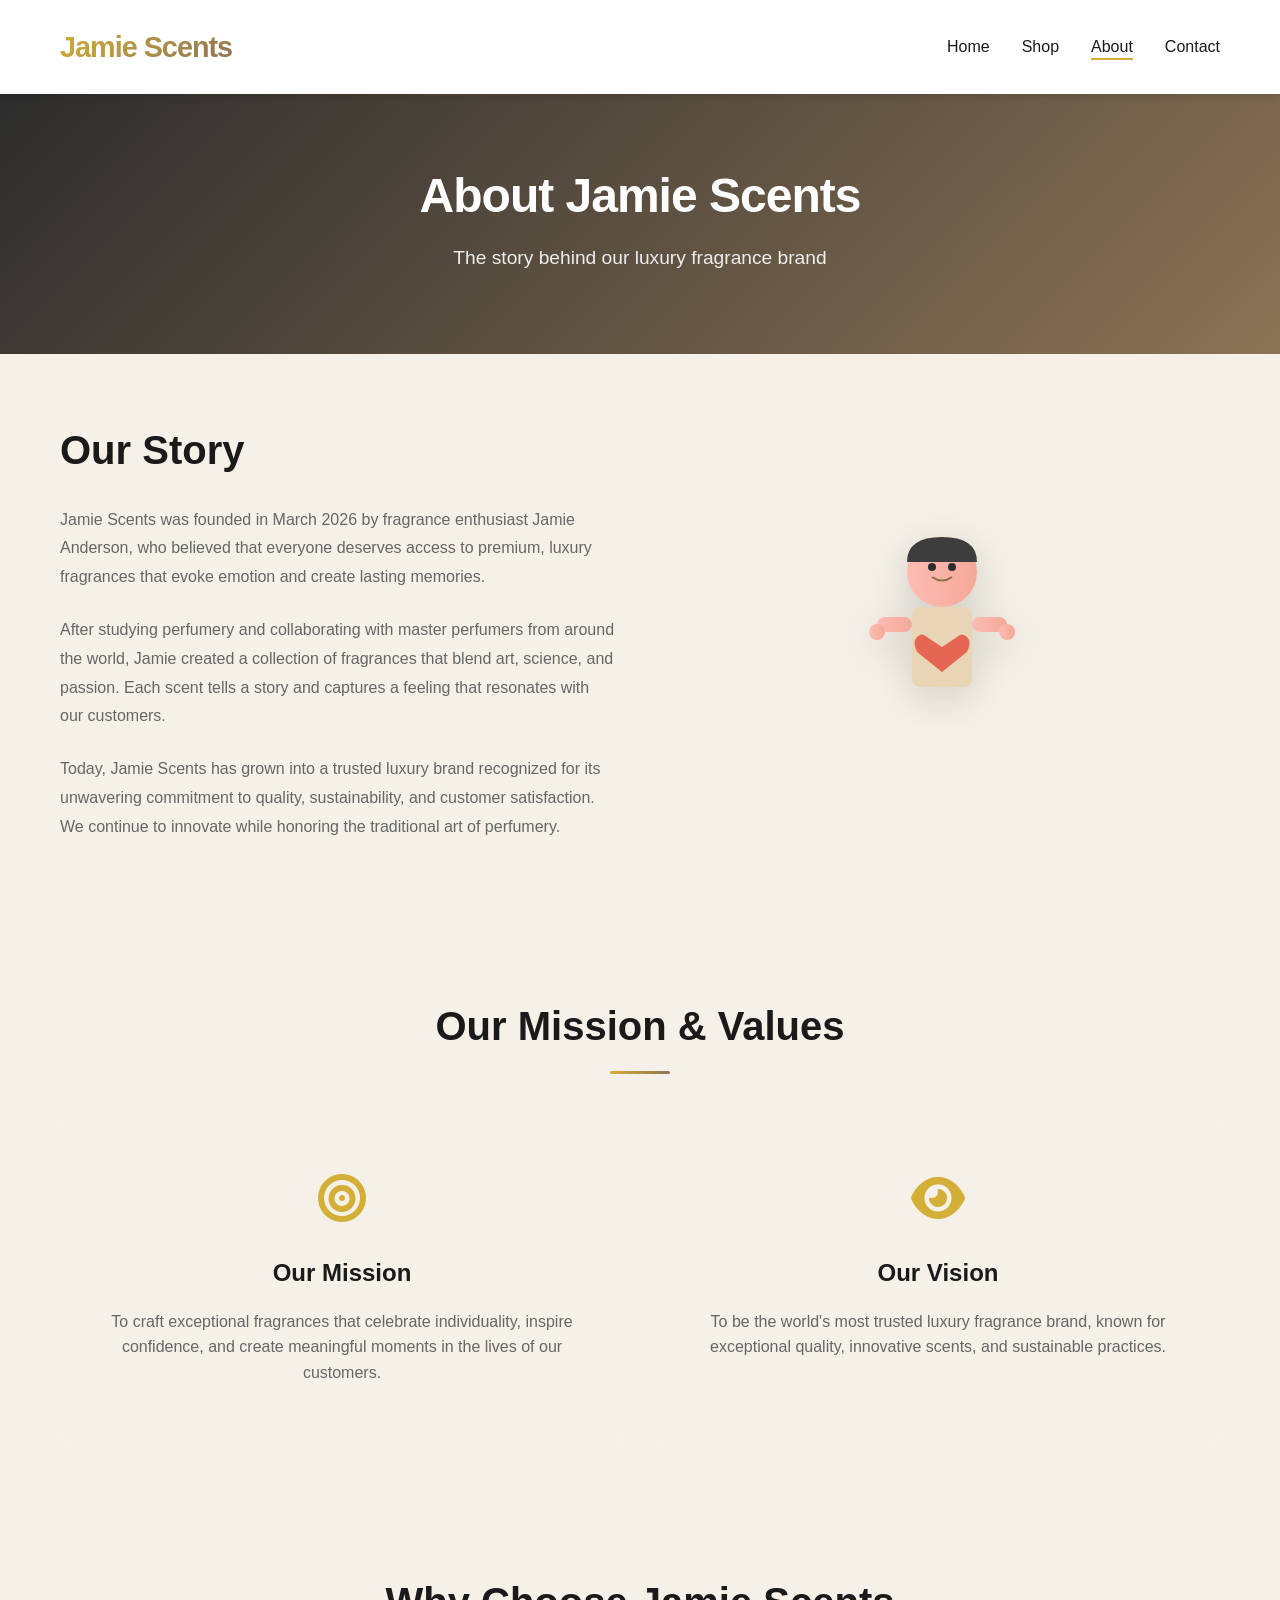
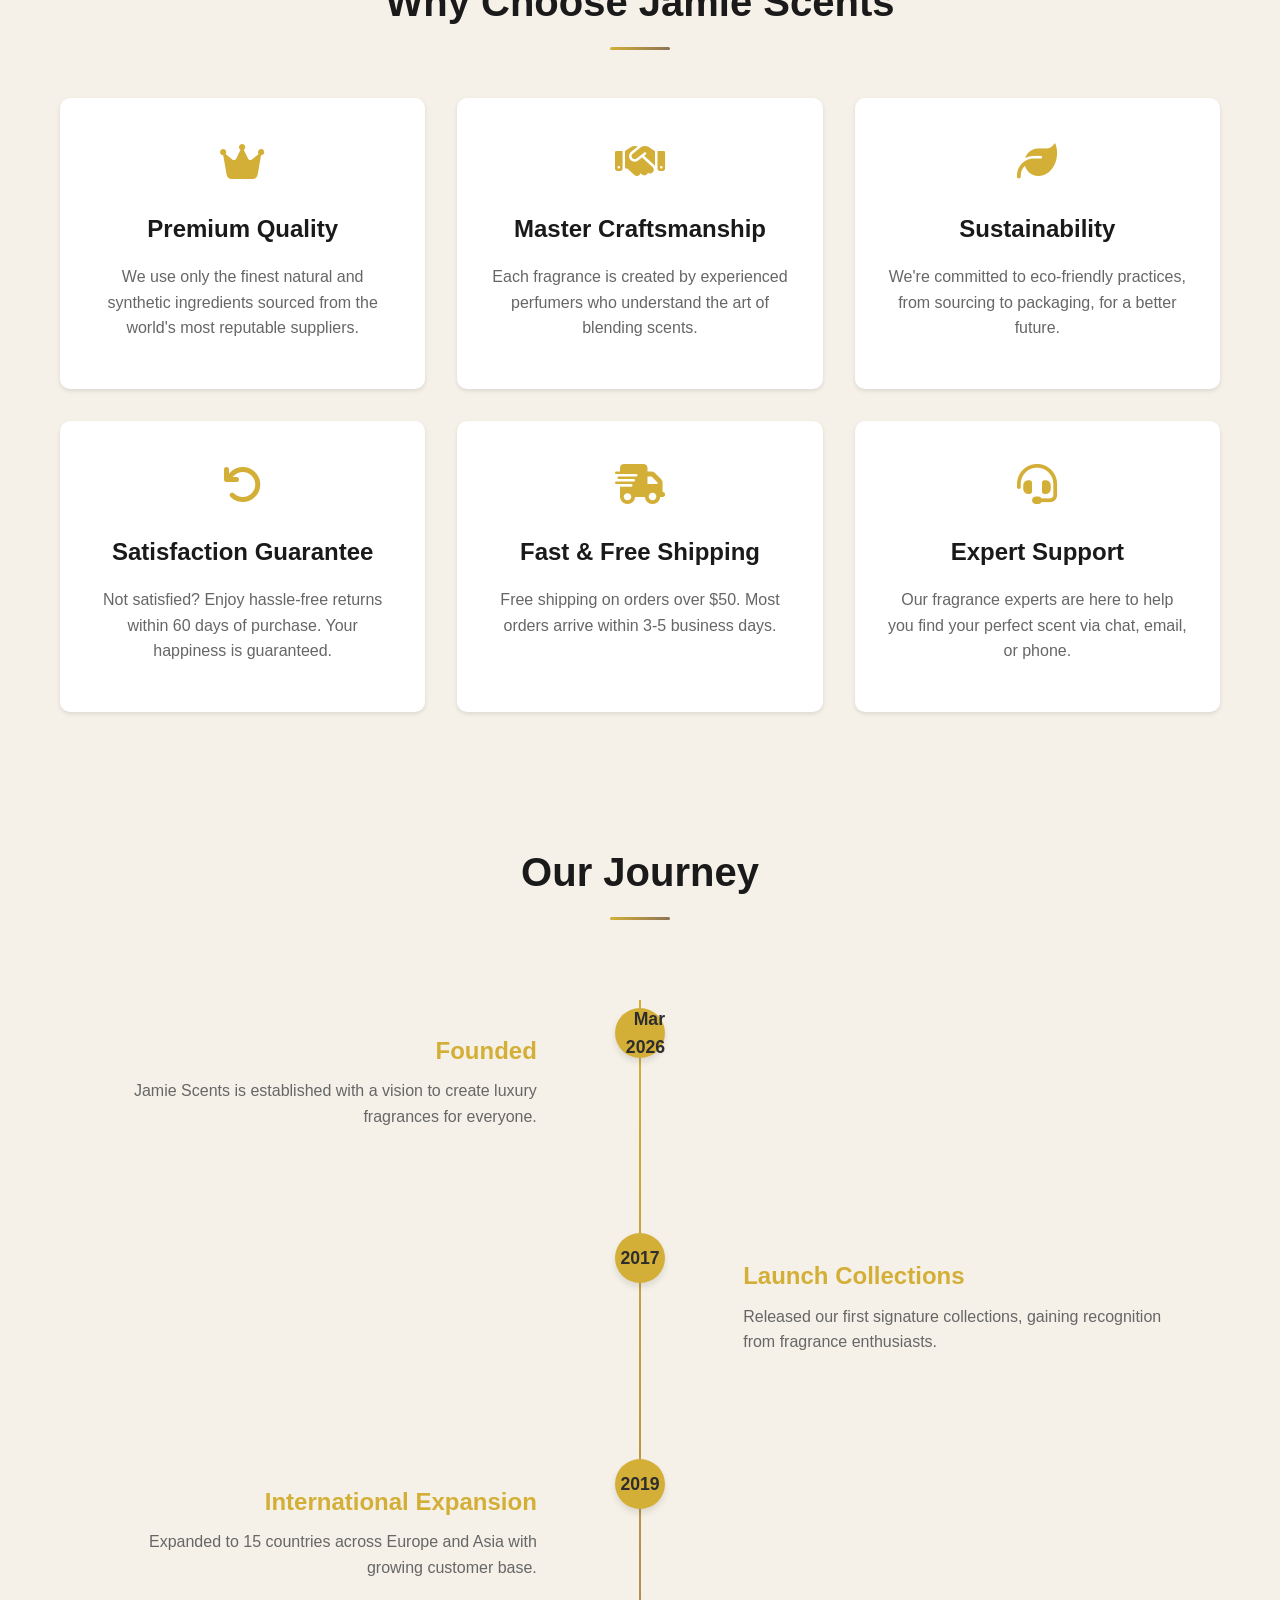
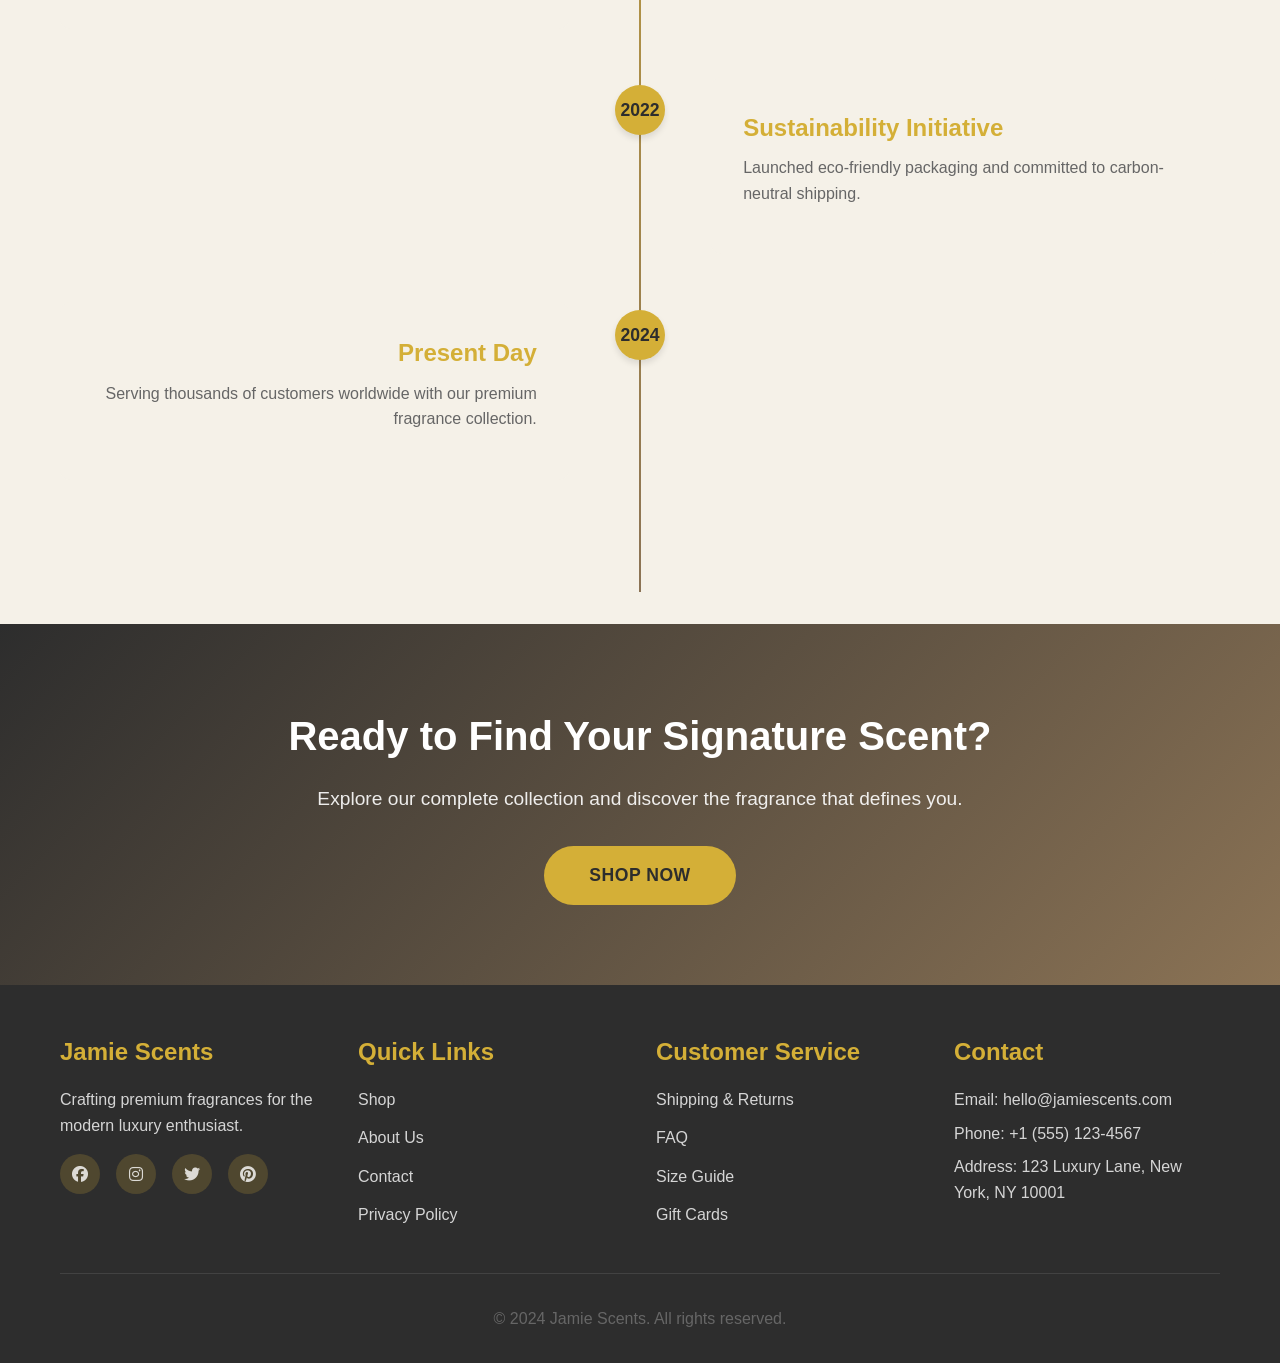
==== about.html @ d5c5e5a4 "first commit" ====
<!DOCTYPE html>
<html lang="en">
<head>
    <meta charset="UTF-8">
    <meta name="viewport" content="width=device-width, initial-scale=1.0">
    <meta name="description" content="Learn about Jamie Scents - our mission, story, and commitment to luxury fragrances.">
    <title>About Us - Jamie Scents</title>
    <link rel="stylesheet" href="css/styles.css">
    <link rel="stylesheet" href="https://cdnjs.cloudflare.com/ajax/libs/font-awesome/6.4.0/css/all.min.css">
</head>
<body>
    <!-- Navigation -->
    <nav class="navbar">
        <div class="container navbar-container">
            <div class="logo">
                <h1>Jamie Scents</h1>
            </div>
            <button class="hamburger" id="hamburger">
                <span></span>
                <span></span>
                <span></span>
            </button>
            <ul class="nav-menu" id="navMenu">
                <li><a href="index.html" class="nav-link">Home</a></li>
                <li><a href="shop.html" class="nav-link">Shop</a></li>
                <li><a href="about.html" class="nav-link active">About</a></li>
                <li><a href="contact.html" class="nav-link">Contact</a></li>
            </ul>
        </div>
    </nav>

    <!-- Page Header -->
    <section class="page-header">
        <div class="container">
            <h1>About Jamie Scents</h1>
            <p>The story behind our luxury fragrance brand</p>
        </div>
    </section>

    <!-- Brand Story -->
    <section class="about-story">
        <div class="container">
            <div class="story-content">
                <div class="story-text">
                    <h2>Our Story</h2>
                    <p>
                        Jamie Scents was founded in March 2026 by fragrance enthusiast Jamie Anderson, who believed that everyone deserves 
                        access to premium, luxury fragrances that evoke emotion and create lasting memories.
                    </p>
                    <p>
                        After studying perfumery and collaborating with master perfumers from around the world, 
                        Jamie created a collection of fragrances that blend art, science, and passion. Each scent tells a story and captures 
                        a feeling that resonates with our customers.
                    </p>
                    <p>
                        Today, Jamie Scents has grown into a trusted luxury brand recognized for its unwavering commitment to quality, 
                        sustainability, and customer satisfaction. We continue to innovate while honoring the traditional art of perfumery.
                    </p>
                </div>
                <div class="story-image">
                    <svg viewBox="0 0 300 300" xmlns="http://www.w3.org/2000/svg" class="founder-illustration">
                        <defs>
                            <linearGradient id="skinTone" x1="0%" y1="0%" x2="100%">
                                <stop offset="0%" style="stop-color:#fdbcb4;stop-opacity:1" />
                                <stop offset="100%" style="stop-color:#f5a898;stop-opacity:1" />
                            </linearGradient>
                        </defs>
                        <!-- Head -->
                        <circle cx="150" cy="80" r="35" fill="url(#skinTone)"/>
                        <!-- Hair -->
                        <path d="M 115 70 Q 115 45 150 45 Q 185 45 185 70" fill="#3d3d3d"/>
                        <!-- Eyes -->
                        <circle cx="140" cy="75" r="4" fill="#2d2d2d"/>
                        <circle cx="160" cy="75" r="4" fill="#2d2d2d"/>
                        <!-- Smile -->
                        <path d="M 140 85 Q 150 92 160 85" stroke="#8b6f47" stroke-width="2" fill="none"/>
                        <!-- Body -->
                        <rect x="120" y="115" width="60" height="80" fill="#e8d5b5" rx="8"/>
                        <!-- Arms -->
                        <rect x="85" y="125" width="35" height="15" fill="url(#skinTone)" rx="8"/>
                        <rect x="180" y="125" width="35" height="15" fill="url(#skinTone)" rx="8"/>
                        <!-- Hands -->
                        <circle cx="85" cy="140" r="8" fill="url(#skinTone)"/>
                        <circle cx="215" cy="140" r="8" fill="url(#skinTone)"/>
                        <!-- Heart -->
                        <path d="M 150 155 L 165 145 Q 170 140 175 145 Q 180 150 175 160 L 150 180 L 125 160 Q 120 150 125 145 Q 130 140 135 145 Z" 
                              fill="#e74c3c" opacity="0.8"/>
                    </svg>
                </div>
            </div>
        </div>
    </section>

    <!-- Mission & Vision -->
    <section class="mission">
        <div class="container">
            <h2 class="section-title">Our Mission & Values</h2>
            <div class="mission-grid">
                <div class="mission-card">
                    <div class="mission-icon">
                        <i class="fas fa-bullseye"></i>
                    </div>
                    <h3>Our Mission</h3>
                    <p>
                        To craft exceptional fragrances that celebrate individuality, inspire confidence, and create meaningful 
                        moments in the lives of our customers.
                    </p>
                </div>
                <div class="mission-card">
                    <div class="mission-icon">
                        <i class="fas fa-eye"></i>
                    </div>
                    <h3>Our Vision</h3>
                    <p>
                        To be the world's most trusted luxury fragrance brand, known for exceptional quality, innovative scents, 
                        and sustainable practices.
                    </p>
                </div>
            </div>
        </div>
    </section>

    <!-- Why Choose Us -->
    <section class="why-choose">
        <div class="container">
            <h2 class="section-title">Why Choose Jamie Scents</h2>
            <div class="reasons-grid">
                <div class="reason-card">
                    <div class="reason-icon">
                        <i class="fas fa-crown"></i>
                    </div>
                    <h3>Premium Quality</h3>
                    <p>
                        We use only the finest natural and synthetic ingredients sourced from 
                        the world's most reputable suppliers.
                    </p>
                </div>

                <div class="reason-card">
                    <div class="reason-icon">
                        <i class="fas fa-handshake"></i>
                    </div>
                    <h3>Master Craftsmanship</h3>
                    <p>
                        Each fragrance is created by experienced perfumers who understand 
                        the art of blending scents.
                    </p>
                </div>

                <div class="reason-card">
                    <div class="reason-icon">
                        <i class="fas fa-leaf"></i>
                    </div>
                    <h3>Sustainability</h3>
                    <p>
                        We're committed to eco-friendly practices, from sourcing to packaging, 
                        for a better future.
                    </p>
                </div>

                <div class="reason-card">
                    <div class="reason-icon">
                        <i class="fas fa-undo"></i>
                    </div>
                    <h3>Satisfaction Guarantee</h3>
                    <p>
                        Not satisfied? Enjoy hassle-free returns within 60 days of purchase. 
                        Your happiness is guaranteed.
                    </p>
                </div>

                <div class="reason-card">
                    <div class="reason-icon">
                        <i class="fas fa-shipping-fast"></i>
                    </div>
                    <h3>Fast & Free Shipping</h3>
                    <p>
                        Free shipping on orders over $50. Most orders arrive within 3-5 
                        business days.
                    </p>
                </div>

                <div class="reason-card">
                    <div class="reason-icon">
                        <i class="fas fa-headset"></i>
                    </div>
                    <h3>Expert Support</h3>
                    <p>
                        Our fragrance experts are here to help you find your perfect scent 
                        via chat, email, or phone.
                    </p>
                </div>
            </div>
        </div>
    </section>

    <!-- Timeline -->
    <section class="timeline-section">
        <div class="container">
            <h2 class="section-title">Our Journey</h2>
            <div class="timeline">
                <div class="timeline-item">
                    <div class="timeline-marker">Mar 2026</div>
                    <div class="timeline-content">
                        <h3>Founded</h3>
                        <p>Jamie Scents is established with a vision to create luxury fragrances for everyone.</p>
                    </div>
                </div>

                <div class="timeline-item">
                    <div class="timeline-marker">2017</div>
                    <div class="timeline-content">
                        <h3>Launch Collections</h3>
                        <p>Released our first signature collections, gaining recognition from fragrance enthusiasts.</p>
                    </div>
                </div>

                <div class="timeline-item">
                    <div class="timeline-marker">2019</div>
                    <div class="timeline-content">
                        <h3>International Expansion</h3>
                        <p>Expanded to 15 countries across Europe and Asia with growing customer base.</p>
                    </div>
                </div>

                <div class="timeline-item">
                    <div class="timeline-marker">2022</div>
                    <div class="timeline-content">
                        <h3>Sustainability Initiative</h3>
                        <p>Launched eco-friendly packaging and committed to carbon-neutral shipping.</p>
                    </div>
                </div>

                <div class="timeline-item">
                    <div class="timeline-marker">2024</div>
                    <div class="timeline-content">
                        <h3>Present Day</h3>
                        <p>Serving thousands of customers worldwide with our premium fragrance collection.</p>
                    </div>
                </div>
            </div>
        </div>
    </section>

    <!-- Call to Action -->
    <section class="cta-section">
        <div class="container">
            <h2>Ready to Find Your Signature Scent?</h2>
            <p>Explore our complete collection and discover the fragrance that defines you.</p>
            <a href="shop.html" class="btn btn-primary btn-lg">Shop Now</a>
        </div>
    </section>

    <!-- Footer -->
    <footer class="footer">
        <div class="container">
            <div class="footer-content">
                <div class="footer-section">
                    <h3>Jamie Scents</h3>
                    <p>Crafting premium fragrances for the modern luxury enthusiast.</p>
                    <div class="social-links">
                        <a href="#" class="social-link"><i class="fab fa-facebook"></i></a>
                        <a href="#" class="social-link"><i class="fab fa-instagram"></i></a>
                        <a href="#" class="social-link"><i class="fab fa-twitter"></i></a>
                        <a href="#" class="social-link"><i class="fab fa-pinterest"></i></a>
                    </div>
                </div>

                <div class="footer-section">
                    <h3>Quick Links</h3>
                    <ul>
                        <li><a href="shop.html">Shop</a></li>
                        <li><a href="about.html">About Us</a></li>
                        <li><a href="contact.html">Contact</a></li>
                        <li><a href="#">Privacy Policy</a></li>
                    </ul>
                </div>

                <div class="footer-section">
                    <h3>Customer Service</h3>
                    <ul>
                        <li><a href="#">Shipping & Returns</a></li>
                        <li><a href="#">FAQ</a></li>
                        <li><a href="#">Size Guide</a></li>
                        <li><a href="#">Gift Cards</a></li>
                    </ul>
                </div>

                <div class="footer-section">
                    <h3>Contact</h3>
                    <p>Email: hello@jamiescents.com</p>
                    <p>Phone: +1 (555) 123-4567</p>
                    <p>Address: 123 Luxury Lane, New York, NY 10001</p>
                </div>
            </div>

            <div class="footer-bottom">
                <p>&copy; 2024 Jamie Scents. All rights reserved.</p>
            </div>
        </div>
    </footer>

    <script src="js/main.js"></script>
</body>
</html>
---- css/styles.css ----
/* ============================================
   GLOBAL STYLES & VARIABLES
   ============================================ */

:root {
    --primary-color: #d4af37;
    --secondary-color: #2d2d2d;
    --accent-color: #8b7355;
    --light-bg: #f5f1e8;
    --white: #ffffff;
    --text-dark: #1a1a1a;
    --text-light: #666666;
    --border-color: #e0e0e0;
    --shadow-sm: 0 2px 4px rgba(0, 0, 0, 0.1);
    --shadow-md: 0 4px 6px rgba(0, 0, 0, 0.1);
    --shadow-lg: 0 10px 25px rgba(0, 0, 0, 0.15);
    --transition: all 0.3s ease;
}

* {
    margin: 0;
    padding: 0;
    box-sizing: border-box;
}

html {
    scroll-behavior: smooth;
}

body {
    font-family: 'Segoe UI', Tahoma, Geneva, Verdana, sans-serif;
    background-color: var(--light-bg);
    color: var(--text-dark);
    line-height: 1.6;
    overflow-x: hidden;
}

.container {
    max-width: 1200px;
    margin: 0 auto;
    padding: 0 20px;
}

/* ============================================
   TYPOGRAPHY
   ============================================ */

h1, h2, h3, h4, h5, h6 {
    font-weight: 600;
    margin-bottom: 1rem;
    color: var(--text-dark);
}

h1 {
    font-size: 3.5rem;
    letter-spacing: -1px;
}

h2 {
    font-size: 2.5rem;
}

h3 {
    font-size: 1.5rem;
}

p {
    color: var(--text-light);
    margin-bottom: 1rem;
}

a {
    color: var(--primary-color);
    text-decoration: none;
    transition: var(--transition);
}

a:hover {
    color: var(--accent-color);
}

/* ============================================
   BUTTONS
   ============================================ */

.btn {
    display: inline-block;
    padding: 12px 30px;
    border: none;
    border-radius: 50px;
    cursor: pointer;
    font-weight: 600;
    text-transform: uppercase;
    letter-spacing: 0.5px;
    font-size: 0.9rem;
    transition: var(--transition);
    text-decoration: none;
    font-family: inherit;
}

.btn-primary {
    background-color: var(--primary-color);
    color: var(--secondary-color);
}

.btn-primary:hover {
    background-color: var(--accent-color);
    transform: translateY(-2px);
    box-shadow: var(--shadow-lg);
}

.btn-secondary {
    background-color: var(--secondary-color);
    color: var(--white);
    border: 2px solid var(--secondary-color);
}

.btn-secondary:hover {
    background-color: var(--accent-color);
    border-color: var(--accent-color);
    transform: translateY(-2px);
}

.btn-lg {
    padding: 15px 45px;
    font-size: 1.1rem;
}

.btn-sm {
    padding: 8px 20px;
    font-size: 0.85rem;
}

.btn-block {
    width: 100%;
    display: block;
}

/* ============================================
   NAVIGATION BAR
   ============================================ */

.navbar {
    background-color: var(--white);
    box-shadow: var(--shadow-md);
    position: sticky;
    top: 0;
    z-index: 1000;
    transition: var(--transition);
}

.navbar-container {
    display: flex;
    justify-content: space-between;
    align-items: center;
    padding: 1.5rem 20px;
}

.logo h1 {
    font-size: 1.8rem;
    margin: 0;
    background: linear-gradient(135deg, var(--primary-color), var(--accent-color));
    -webkit-background-clip: text;
    -webkit-text-fill-color: transparent;
    background-clip: text;
}

.nav-menu {
    display: flex;
    list-style: none;
    gap: 2rem;
    align-items: center;
}

.nav-link {
    position: relative;
    font-weight: 500;
    color: var(--text-dark);
}

.nav-link::after {
    content: '';
    position: absolute;
    bottom: -5px;
    left: 0;
    width: 0;
    height: 2px;
    background-color: var(--primary-color);
    transition: width 0.3s ease;
}

.nav-link:hover::after,
.nav-link.active::after {
    width: 100%;
}

.hamburger {
    display: none;
    background: none;
    border: none;
    cursor: pointer;
    flex-direction: column;
    gap: 5px;
}

.hamburger span {
    width: 25px;
    height: 3px;
    background-color: var(--text-dark);
    border-radius: 2px;
    transition: var(--transition);
}

.hamburger.active span:nth-child(1) {
    transform: rotate(45deg) translateY(10px);
}

.hamburger.active span:nth-child(2) {
    opacity: 0;
}

.hamburger.active span:nth-child(3) {
    transform: rotate(-45deg) translateY(-10px);
}

/* ============================================
   HERO SECTION
   ============================================ */

.hero {
    display: grid;
    grid-template-columns: minmax(420px, 1fr) minmax(360px, 1fr);
    align-items: center;
    gap: 3.5rem;
    padding: 7rem 0 5rem;
    background: linear-gradient(145deg, rgba(245, 241, 232, 1) 0%, rgba(255, 255, 255, 1) 100%);
    min-height: 680px;
    max-width: 1280px;
    margin: 0 auto;
    position: relative;
}

.hero::before {
    content: '';
    position: absolute;
    right: 8%;
    top: 24%;
    width: 360px;
    height: 360px;
    border-radius: 50%;
    background: rgba(212, 175, 55, 0.08);
    filter: blur(25px);
    z-index: 1;
}

.hero-content,
.hero-image {
    position: relative;
    z-index: 2;
}

.hero-content {
    animation: fadeInLeft 0.8s ease-out;
    max-width: 520px;
}

.hero-title {
    font-size: clamp(2.8rem, 4vw, 3.8rem);
    line-height: 1.02;
    margin-bottom: 1.4rem;
    color: var(--text-dark);
    letter-spacing: -0.04em;
}

.hero-subtitle {
    font-size: clamp(1rem, 1.2vw, 1.25rem);
    color: var(--text-light);
    margin-bottom: 2rem;
    max-width: 520px;
}

.hero-content .btn {
    margin-top: 0.5rem;
}

.hero-image {
    display: flex;
    justify-content: flex-end;
    align-items: center;
    animation: fadeInRight 0.8s ease-out;
}

.perfume-bottle {
    width: clamp(260px, 30vw, 360px);
    height: auto;
    filter: drop-shadow(0 24px 42px rgba(0, 0, 0, 0.18));
    animation: float 3.2s ease-in-out infinite;
}

@keyframes float {
    0%, 100% { transform: translateY(0px); }
    50% { transform: translateY(-20px); }
}

@keyframes fadeInLeft {
    from {
        opacity: 0;
        transform: translateX(-50px);
    }
    to {
        opacity: 1;
        transform: translateX(0);
    }
}

@keyframes fadeInRight {
    from {
        opacity: 0;
        transform: translateX(50px);
    }
    to {
        opacity: 1;
        transform: translateX(0);
    }
}

/* ============================================
   SECTIONS
   ============================================ */

section {
    padding: 4rem 0;
}

.section-title {
    text-align: center;
    font-size: 2.5rem;
    margin-bottom: 3rem;
    position: relative;
    padding-bottom: 1rem;
}

.section-title::after {
    content: '';
    position: absolute;
    bottom: 0;
    left: 50%;
    transform: translateX(-50%);
    width: 60px;
    height: 3px;
    background: linear-gradient(90deg, var(--primary-color), var(--accent-color));
    border-radius: 2px;
}

/* ============================================
   VALUES SECTION
   ============================================ */

.values {
    background-color: var(--light-bg);
}

.values-grid {
    display: grid;
    grid-template-columns: repeat(auto-fit, minmax(250px, 1fr));
    gap: 2rem;
}

.value-card {
    background: var(--white);
    padding: 2rem;
    border-radius: 10px;
    text-align: center;
    transition: var(--transition);
    box-shadow: var(--shadow-sm);
}

.value-card:hover {
    transform: translateY(-10px);
    box-shadow: var(--shadow-lg);
}

.value-icon {
    font-size: 3rem;
    color: var(--primary-color);
    margin-bottom: 1rem;
}

.value-card h3 {
    margin-bottom: 1rem;
}

.value-card p {
    color: var(--text-light);
}

/* ============================================
   PRODUCTS GRID
   ============================================ */

.products-grid {
    display: grid;
    grid-template-columns: repeat(auto-fill, minmax(250px, 1fr));
    gap: 2rem;
}

.product-card {
    background: var(--white);
    border-radius: 10px;
    overflow: hidden;
    transition: var(--transition);
    box-shadow: var(--shadow-sm);
}

.product-card:hover {
    transform: translateY(-8px);
    box-shadow: var(--shadow-lg);
}

.product-image {
    background: linear-gradient(135deg, var(--light-bg), var(--white));
    height: 250px;
    display: flex;
    align-items: center;
    justify-content: center;
    overflow: hidden;
}

.product-image svg {
    width: 100%;
    height: 100%;
    object-fit: contain;
    transition: var(--transition);
}

.product-card:hover .product-image svg {
    transform: scale(1.1);
}

.product-card h3 {
    padding: 1.5rem 1rem 0;
    font-size: 1.2rem;
}

.product-desc {
    padding: 0 1rem;
    font-size: 0.9rem;
    color: var(--text-light);
}

.price {
    padding: 0 1rem;
    font-size: 1.5rem;
    font-weight: 700;
    color: var(--primary-color);
}

.product-card .btn {
    margin: 1rem;
    width: calc(100% - 2rem);
}

/* ============================================
   TESTIMONIALS
   ============================================ */

.testimonials {
    background-color: var(--light-bg);
}

.testimonials-grid {
    display: grid;
    grid-template-columns: repeat(auto-fit, minmax(300px, 1fr));
    gap: 2rem;
}

.testimonial-card {
    background: var(--white);
    padding: 2rem;
    border-radius: 10px;
    box-shadow: var(--shadow-sm);
    transition: var(--transition);
    border-left: 4px solid var(--primary-color);
}

.testimonial-card:hover {
    box-shadow: var(--shadow-lg);
}

.stars {
    color: var(--primary-color);
    font-size: 1rem;
    margin-bottom: 1rem;
}

.testimonial-text {
    font-style: italic;
    margin-bottom: 1rem;
    color: var(--text-dark);
}

.testimonial-author {
    font-weight: 600;
    color: var(--accent-color);
}

/* ============================================
   NEWSLETTER SECTION
   ============================================ */

.newsletter {
    background: linear-gradient(135deg, var(--secondary-color) 0%, var(--accent-color) 100%);
    color: var(--white);
}

.newsletter-content {
    text-align: center;
    padding: 3rem;
}

.newsletter-content h2 {
    color: var(--white);
}

.newsletter-content p {
    color: rgba(255, 255, 255, 0.9);
}

.newsletter-form {
    display: flex;
    gap: 1rem;
    max-width: 500px;
    margin: 2rem auto;
}

.newsletter-form input {
    flex: 1;
    padding: 12px 20px;
    border: none;
    border-radius: 50px;
    font-size: 1rem;
}

.newsletter-form .btn {
    flex: 0 0 auto;
}

.form-message {
    margin-top: 1rem;
    font-weight: 600;
}

/* ============================================
   PAGE HEADER
   ============================================ */

.page-header {
    background: linear-gradient(135deg, var(--secondary-color) 0%, var(--accent-color) 100%);
    color: var(--white);
    padding: 4rem 0;
    text-align: center;
}

.page-header h1 {
    color: var(--white);
    font-size: 3rem;
    margin-bottom: 0.5rem;
}

.page-header p {
    color: rgba(255, 255, 255, 0.9);
    font-size: 1.2rem;
}

/* ============================================
   SHOP SECTION
   ============================================ */

.shop {
    padding: 3rem 0;
}

.shop-container {
    display: grid;
    grid-template-columns: 250px 1fr;
    gap: 3rem;
}

.shop-sidebar {
    background: var(--light-bg);
    padding: 2rem;
    border-radius: 10px;
    height: fit-content;
}

.filter-group {
    margin-bottom: 2rem;
}

.filter-title {
    font-size: 1.1rem;
    margin-bottom: 1rem;
    color: var(--text-dark);
}

.filter-options {
    display: flex;
    flex-direction: column;
    gap: 0.8rem;
}

.filter-label {
    display: flex;
    align-items: center;
    cursor: pointer;
    color: var(--text-light);
    transition: var(--transition);
}

.filter-label input {
    margin-right: 0.5rem;
    cursor: pointer;
}

.filter-label:hover {
    color: var(--text-dark);
}

.price-range {
    margin-top: 1rem;
}

.slider {
    width: 100%;
    height: 5px;
    border-radius: 5px;
    background: var(--border-color);
    outline: none;
    -webkit-appearance: none;
}

.slider::-webkit-slider-thumb {
    -webkit-appearance: none;
    appearance: none;
    width: 20px;
    height: 20px;
    border-radius: 50%;
    background: var(--primary-color);
    cursor: pointer;
    transition: var(--transition);
}

.slider::-webkit-slider-thumb:hover {
    background: var(--accent-color);
    box-shadow: 0 0 10px rgba(212, 175, 55, 0.5);
}

.slider::-moz-range-thumb {
    width: 20px;
    height: 20px;
    border-radius: 50%;
    background: var(--primary-color);
    cursor: pointer;
    border: none;
    transition: var(--transition);
}

.slider::-moz-range-thumb:hover {
    background: var(--accent-color);
}

.shop-controls {
    display: flex;
    justify-content: space-between;
    align-items: center;
    margin-bottom: 2rem;
    flex-wrap: wrap;
    gap: 1rem;
}

.product-count {
    color: var(--text-light);
}

.sort-select {
    padding: 10px 15px;
    border: 1px solid var(--border-color);
    border-radius: 5px;
    background-color: var(--white);
    cursor: pointer;
    transition: var(--transition);
}

.sort-select:hover {
    border-color: var(--primary-color);
}

/* ============================================
   MODAL
   ============================================ */

.modal {
    display: none;
    position: fixed;
    z-index: 2000;
    left: 0;
    top: 0;
    width: 100%;
    height: 100%;
    background-color: rgba(0, 0, 0, 0.6);
    animation: fadeIn 0.3s ease-out;
}

.modal.show {
    display: flex;
    align-items: center;
    justify-content: center;
}

.modal-content {
    background-color: var(--white);
    padding: 2rem;
    border-radius: 15px;
    width: 90%;
    max-width: 800px;
    position: relative;
    box-shadow: var(--shadow-lg);
    animation: slideIn 0.3s ease-out;
}

@keyframes slideIn {
    from {
        transform: translateY(-50px);
        opacity: 0;
    }
    to {
        transform: translateY(0);
        opacity: 1;
    }
}

@keyframes fadeIn {
    from {
        opacity: 0;
    }
    to {
        opacity: 1;
    }
}

.modal-close {
    position: absolute;
    top: 15px;
    right: 20px;
    font-size: 2rem;
    background: none;
    border: none;
    cursor: pointer;
    color: var(--text-light);
    transition: var(--transition);
}

.modal-close:hover {
    color: var(--text-dark);
}

.modal-body {
    display: grid;
    grid-template-columns: 1fr 1fr;
    gap: 2rem;
    align-items: start;
}

.modal-image {
    background: var(--light-bg);
    border-radius: 10px;
    padding: 2rem;
    display: flex;
    align-items: center;
    justify-content: center;
    min-height: 300px;
}

.modal-image svg {
    width: 100%;
    height: auto;
    max-height: 300px;
}

.modal-info h2 {
    margin-bottom: 1rem;
}

.product-category {
    display: inline-block;
    background: var(--light-bg);
    padding: 0.5rem 1rem;
    border-radius: 20px;
    font-size: 0.85rem;
    font-weight: 600;
    margin-bottom: 1rem;
}

.product-details {
    background: var(--light-bg);
    padding: 1rem;
    border-radius: 8px;
    margin: 1rem 0;
}

.product-details p {
    margin-bottom: 0.5rem;
}

.quantity-selector {
    display: flex;
    align-items: center;
    gap: 0.5rem;
    margin-bottom: 1rem;
    border: 1px solid var(--border-color);
    width: fit-content;
    border-radius: 5px;
}

.qty-btn {
    background: none;
    border: none;
    padding: 8px 12px;
    font-size: 1.2rem;
    cursor: pointer;
    color: var(--text-dark);
    transition: var(--transition);
}

.qty-btn:hover {
    color: var(--primary-color);
}

#qtyInput {
    border: none;
    width: 50px;
    text-align: center;
    font-weight: 600;
}

.modal-actions {
    display: flex;
    flex-direction: column;
    gap: 1rem;
}

/* ============================================
   ABOUT PAGE
   ============================================ */

.about-story {
    padding: 4rem 0;
}

.story-content {
    display: grid;
    grid-template-columns: 1fr 1fr;
    gap: 3rem;
    align-items: center;
}

.story-text h2 {
    margin-bottom: 1.5rem;
}

.story-text p {
    margin-bottom: 1.5rem;
    line-height: 1.8;
}

.story-image {
    display: flex;
    justify-content: center;
}

.founder-illustration {
    width: 100%;
    max-width: 300px;
    filter: drop-shadow(0 10px 20px rgba(0, 0, 0, 0.15));
}

.mission-grid {
    display: grid;
    grid-template-columns: 1fr 1fr;
    gap: 2rem;
}

.mission-card {
    background: var(--light-bg);
    padding: 2.5rem;
    border-radius: 10px;
    text-align: center;
    transition: var(--transition);
}

.mission-card:hover {
    transform: translateY(-5px);
    background: var(--white);
    box-shadow: var(--shadow-md);
}

.mission-icon {
    font-size: 3rem;
    color: var(--primary-color);
    margin-bottom: 1rem;
}

.why-choose {
    background-color: var(--light-bg);
}

.reasons-grid {
    display: grid;
    grid-template-columns: repeat(auto-fit, minmax(300px, 1fr));
    gap: 2rem;
}

.reason-card {
    background: var(--white);
    padding: 2rem;
    border-radius: 10px;
    text-align: center;
    transition: var(--transition);
    box-shadow: var(--shadow-sm);
}

.reason-card:hover {
    transform: translateY(-8px);
    box-shadow: var(--shadow-lg);
}

.reason-icon {
    font-size: 2.5rem;
    color: var(--primary-color);
    margin-bottom: 1rem;
}

/* ============================================
   TIMELINE
   ============================================ */

.timeline-section {
    padding: 4rem 0;
}

.timeline {
    position: relative;
    padding: 2rem 0;
}

.timeline::before {
    content: '';
    position: absolute;
    left: 50%;
    transform: translateX(-50%);
    width: 2px;
    height: 100%;
    background: linear-gradient(180deg, var(--primary-color), var(--accent-color));
}

.timeline-item {
    margin-bottom: 3rem;
    width: 48%;
}

.timeline-item:nth-child(odd) {
    margin-left: 0;
    text-align: right;
    padding-right: 3rem;
}

.timeline-item:nth-child(even) {
    margin-left: 52%;
    text-align: left;
    padding-left: 3rem;
}

.timeline-marker {
    position: absolute;
    left: 50%;
    transform: translateX(-50%);
    background: var(--primary-color);
    color: var(--secondary-color);
    width: 50px;
    height: 50px;
    border-radius: 50%;
    display: flex;
    align-items: center;
    justify-content: center;
    font-weight: 700;
    font-size: 1.1rem;
    margin-top: 0.5rem;
    box-shadow: var(--shadow-md);
}

.timeline-content {
    background: var(--light-bg);
    padding: 2rem;
    border-radius: 10px;
    transition: var(--transition);
}

.timeline-content:hover {
    box-shadow: var(--shadow-md);
    background: var(--white);
}

.timeline-content h3 {
    color: var(--primary-color);
    margin-bottom: 0.5rem;
}

/* ============================================
   CONTACT PAGE
   ============================================ */

.contact-section {
    padding: 3rem 0;
}

.contact-wrapper {
    display: grid;
    grid-template-columns: 1fr 1fr;
    gap: 3rem;
}

.contact-info {
    display: flex;
    flex-direction: column;
    gap: 1.5rem;
}

.info-card {
    background: var(--light-bg);
    padding: 2rem;
    border-radius: 10px;
    transition: var(--transition);
}

.info-card:hover {
    transform: translateX(10px);
    box-shadow: var(--shadow-md);
}

.info-icon {
    font-size: 2rem;
    color: var(--primary-color);
    margin-bottom: 1rem;
}

.info-card h3 {
    margin-bottom: 0.5rem;
}

.info-card p {
    margin-bottom: 0.3rem;
    font-size: 0.95rem;
}

.social-section {
    background: var(--white);
    padding: 2rem;
    border-radius: 10px;
    border: 2px solid var(--border-color);
}

.social-section h3 {
    margin-bottom: 1.5rem;
}

.social-links-large {
    display: flex;
    flex-direction: column;
    gap: 1rem;
}

.social-link-lg {
    display: flex;
    align-items: center;
    gap: 1rem;
    padding: 0.8rem 1rem;
    background: var(--light-bg);
    border-radius: 8px;
    transition: var(--transition);
    color: var(--text-dark);
}

.social-link-lg:hover {
    background: var(--primary-color);
    color: var(--secondary-color);
    transform: translateX(5px);
}

.social-link-lg i {
    font-size: 1.3rem;
}

/* ============================================
   CONTACT FORM
   ============================================ */

.contact-form-wrapper h2 {
    margin-bottom: 2rem;
}

.contact-form {
    display: flex;
    flex-direction: column;
    gap: 1.5rem;
}

.form-group {
    display: flex;
    flex-direction: column;
}

.form-group label {
    font-weight: 600;
    margin-bottom: 0.5rem;
    color: var(--text-dark);
}

.form-group input,
.form-group select,
.form-group textarea {
    padding: 12px 15px;
    border: 1px solid var(--border-color);
    border-radius: 8px;
    font-family: inherit;
    font-size: 1rem;
    transition: var(--transition);
}

.form-group input:focus,
.form-group select:focus,
.form-group textarea:focus {
    outline: none;
    border-color: var(--primary-color);
    box-shadow: 0 0 0 3px rgba(212, 175, 55, 0.1);
}

.form-group.checkbox {
    flex-direction: row;
    align-items: center;
    gap: 0.8rem;
}

.form-group.checkbox input {
    width: auto;
    height: 18px;
    width: 18px;
}

.form-group.checkbox label {
    margin-bottom: 0;
}

.error-message {
    color: #e74c3c;
    font-size: 0.85rem;
    margin-top: 0.3rem;
    display: none;
}

.error-message.show {
    display: block;
}

/* ============================================
   MAP SECTION
   ============================================ */

.map-section {
    background: var(--light-bg);
    padding: 4rem 0;
}

.map-section .section-title {
    margin-bottom: 2rem;
}

.map-container {
    border-radius: 15px;
    overflow: hidden;
    box-shadow: var(--shadow-lg);
    height: 500px;
}

/* ============================================
   FAQ SECTION
   ============================================ */

.faq-section {
    padding: 4rem 0;
}

.faq-grid {
    display: grid;
    grid-template-columns: repeat(auto-fit, minmax(400px, 1fr));
    gap: 1.5rem;
}

.faq-item {
    border: 1px solid var(--border-color);
    border-radius: 10px;
    overflow: hidden;
    transition: var(--transition);
}

.faq-item:hover {
    box-shadow: var(--shadow-md);
    border-color: var(--primary-color);
}

.faq-question {
    display: flex;
    justify-content: space-between;
    align-items: center;
    padding: 1.5rem;
    background: var(--light-bg);
    cursor: pointer;
    user-select: none;
    transition: var(--transition);
}

.faq-question:hover {
    background: var(--white);
}

.faq-question h3 {
    margin: 0;
    font-size: 1.1rem;
}

.faq-toggle {
    display: flex;
    align-items: center;
    justify-content: center;
    width: 30px;
    height: 30px;
    border-radius: 50%;
    background: var(--white);
    color: var(--primary-color);
    transition: var(--transition);
}

.faq-question:hover .faq-toggle {
    background: var(--primary-color);
    color: var(--secondary-color);
    transform: rotate(180deg);
}

.faq-answer {
    padding: 1.5rem;
    background: var(--white);
    color: var(--text-light);
}

.faq-answer.show {
    display: block;
}

/* ============================================
   CTA SECTION
   ============================================ */

.cta-section {
    background: linear-gradient(135deg, var(--secondary-color) 0%, var(--accent-color) 100%);
    color: var(--white);
    text-align: center;
    padding: 5rem 0;
}

.cta-section h2 {
    color: var(--white);
    font-size: 2.5rem;
    margin-bottom: 1rem;
}

.cta-section p {
    color: rgba(255, 255, 255, 0.9);
    font-size: 1.2rem;
    margin-bottom: 2rem;
}

/* ============================================
   FOOTER
   ============================================ */

.footer {
    background-color: var(--secondary-color);
    color: var(--white);
    padding: 3rem 0 1rem;
}

.footer-content {
    display: grid;
    grid-template-columns: repeat(auto-fit, minmax(250px, 1fr));
    gap: 2rem;
    margin-bottom: 2rem;
}

.footer-section h3 {
    color: var(--primary-color);
    margin-bottom: 1rem;
}

.footer-section p {
    color: rgba(255, 255, 255, 0.8);
    margin-bottom: 0.5rem;
}

.footer-section ul {
    list-style: none;
}

.footer-section ul li {
    margin-bottom: 0.8rem;
}

.footer-section a {
    color: rgba(255, 255, 255, 0.8);
    transition: var(--transition);
}

.footer-section a:hover {
    color: var(--primary-color);
}

.social-links {
    display: flex;
    gap: 1rem;
    margin-top: 1rem;
}

.social-link {
    display: inline-flex;
    align-items: center;
    justify-content: center;
    width: 40px;
    height: 40px;
    background: rgba(212, 175, 55, 0.2);
    border-radius: 50%;
    color: var(--primary-color);
    transition: var(--transition);
}

.social-link:hover {
    background: var(--primary-color);
    color: var(--secondary-color);
    transform: translateY(-3px);
}

.footer-bottom {
    text-align: center;
    padding-top: 2rem;
    border-top: 1px solid rgba(255, 255, 255, 0.1);
    color: rgba(255, 255, 255, 0.7);
}

/* ============================================
   RESPONSIVE DESIGN
   ============================================ */

@media (max-width: 768px) {
    h1 {
        font-size: 2.5rem;
    }

    h2 {
        font-size: 1.8rem;
    }

    .hamburger {
        display: flex;
    }

    .nav-menu {
        position: absolute;
        top: 70px;
        left: -100%;
        flex-direction: column;
        background-color: var(--white);
        width: 100%;
        text-align: center;
        transition: 0.3s;
        padding: 2rem 0;
        gap: 0;
        box-shadow: var(--shadow-md);
        list-style: none;
    }

    .nav-menu.active {
        left: 0;
    }

    .nav-menu li {
        padding: 1rem 0;
        border-bottom: 1px solid var(--border-color);
    }

    .hero {
        grid-template-columns: 1fr;
        padding: 5rem 0 3rem;
        gap: 2rem;
        min-height: auto;
        margin: 0 20px;
    }

    .hero-title {
        font-size: 2.4rem;
        margin-bottom: 1rem;
    }

    .hero-subtitle {
        font-size: 1rem;
        margin-bottom: 1.5rem;
    }

    .hero-content {
        text-align: center;
        max-width: 100%;
        margin: 0 auto;
    }

    .hero-image {
        order: -1;
        justify-content: center;
    }

    .perfume-bottle {
        width: 240px;
        height: auto;
    }

    .values-grid,
    .testimonials-grid,
    .mission-grid,
    .reasons-grid,
    .faq-grid {
        grid-template-columns: 1fr;
    }

    .shop-container {
        grid-template-columns: 1fr;
    }

    .shop-sidebar {
        order: 2;
    }

    .shop-main {
        order: 1;
    }

    .modal-body {
        grid-template-columns: 1fr;
    }

    .story-content {
        grid-template-columns: 1fr;
    }

    .timeline::before {
        left: 10px;
    }

    .timeline-item {
        width: 100%;
        padding-left: 60px;
    }

    .timeline-item:nth-child(odd) {
        width: 100%;
        text-align: left;
        padding-right: 0;
        padding-left: 60px;
    }

    .timeline-marker {
        left: 10px;
        transform: translateX(-50%);
    }

    .contact-wrapper {
        grid-template-columns: 1fr;
    }

    .newsletter-form {
        flex-direction: column;
    }

    .newsletter-form .btn {
        flex: 1;
    }

    .map-container {
        height: 350px;
    }

    section {
        padding: 2rem 0;
    }

    .footer-content {
        grid-template-columns: 1fr;
        text-align: center;
    }

    .social-links {
        justify-content: center;
    }
}

@media (max-width: 480px) {
    h1 {
        font-size: 1.8rem;
    }

    h2 {
        font-size: 1.4rem;
    }

    h3 {
        font-size: 1.2rem;
    }

    .container {
        padding: 0 15px;
    }

    .btn {
        padding: 10px 20px;
        font-size: 0.85rem;
    }

    .btn-lg {
        padding: 12px 30px;
        font-size: 1rem;
    }

    .hero {
        padding: 2rem 0;
    }

    .hero-title {
        font-size: 1.5rem;
    }

    .hero-subtitle {
        font-size: 1rem;
    }

    .perfume-bottle {
        width: 150px;
        height: 250px;
    }

    .section-title {
        font-size: 1.8rem;
    }

    .products-grid {
        grid-template-columns: 1fr;
    }

    .shop-controls {
        flex-direction: column;
        align-items: stretch;
    }

    .sort-select {
        width: 100%;
    }

    .modal-content {
        width: 95%;
        padding: 1.5rem;
    }

    .modal-body {
        gap: 1rem;
    }

    .modal-image {
        min-height: 200px;
    }

    .faq-grid {
        grid-template-columns: 1fr;
    }

    .page-header h1 {
        font-size: 1.8rem;
    }

    .page-header p {
        font-size: 1rem;
    }

    .newsletter-content {
        padding: 2rem 1rem;
    }

    .newsletter-form {
        gap: 0.5rem;
    }

    .newsletter-form input {
        padding: 10px 15px;
        font-size: 0.9rem;
    }
}
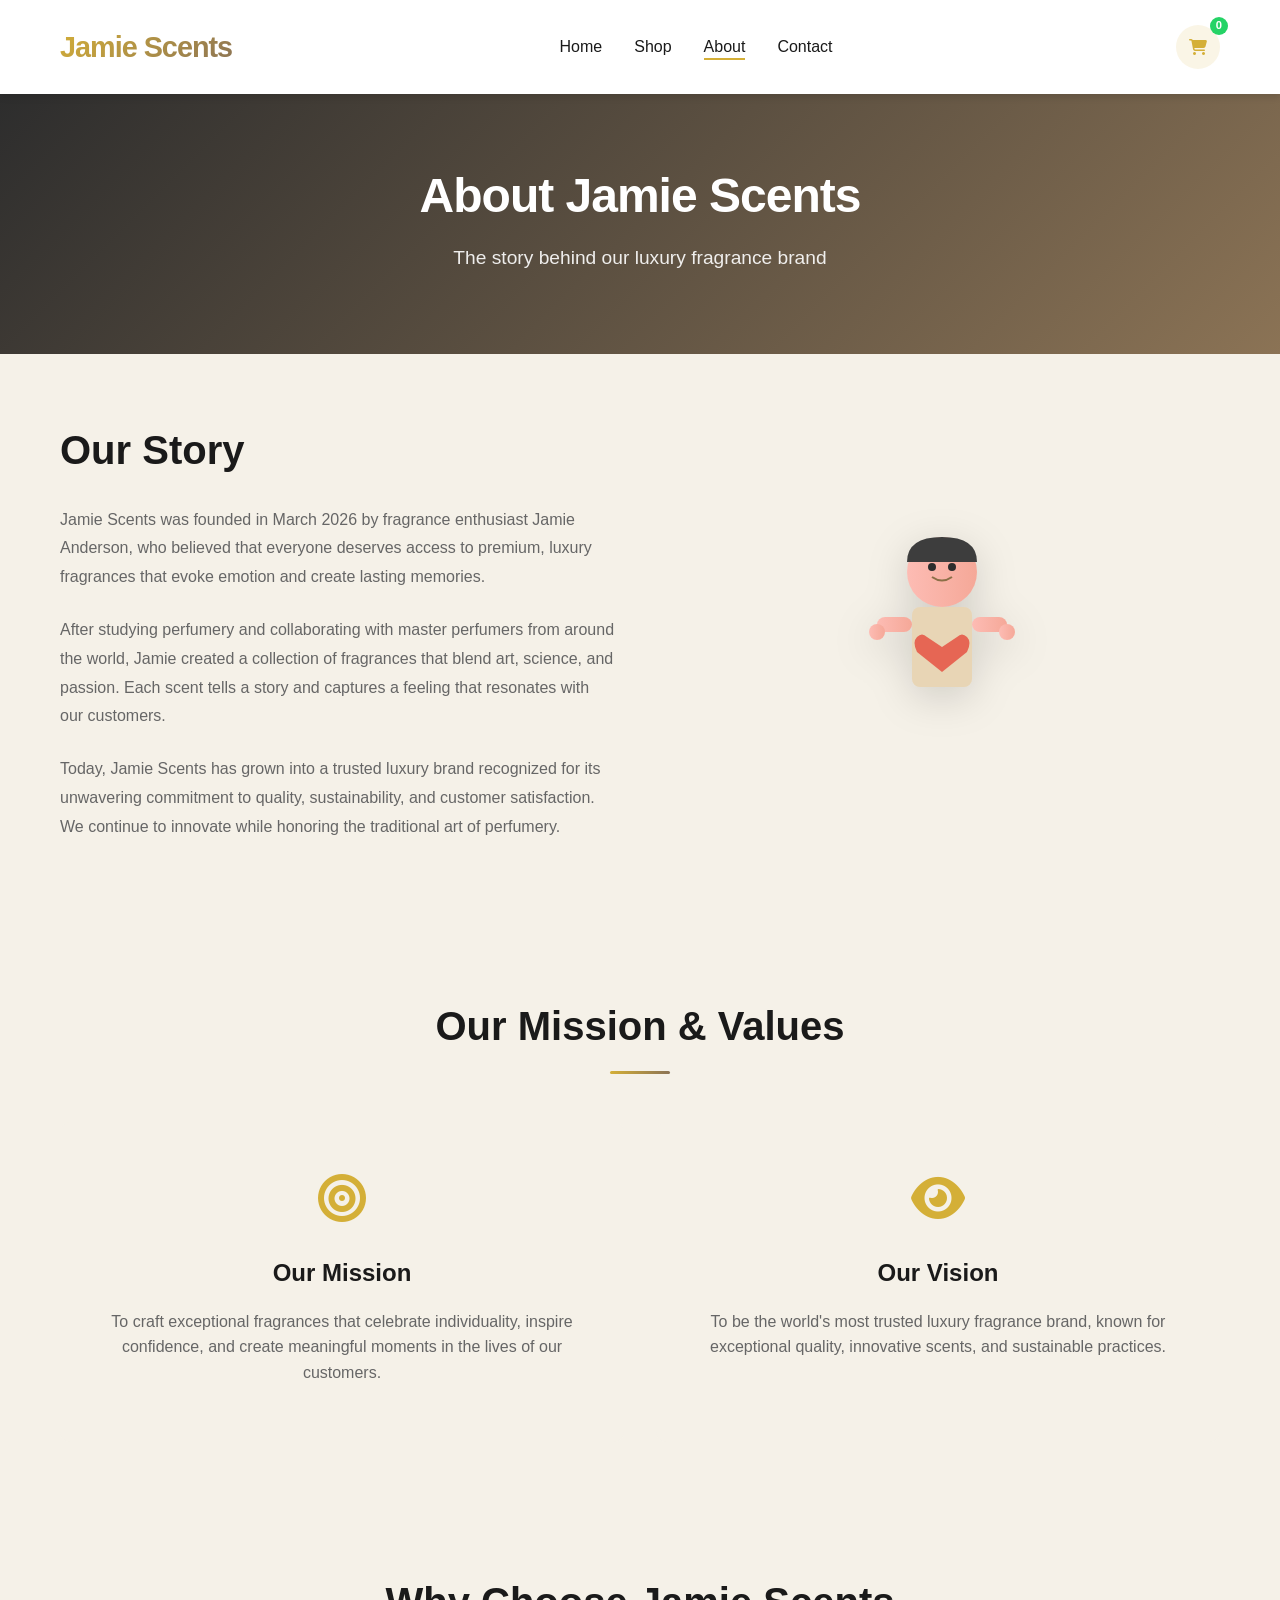
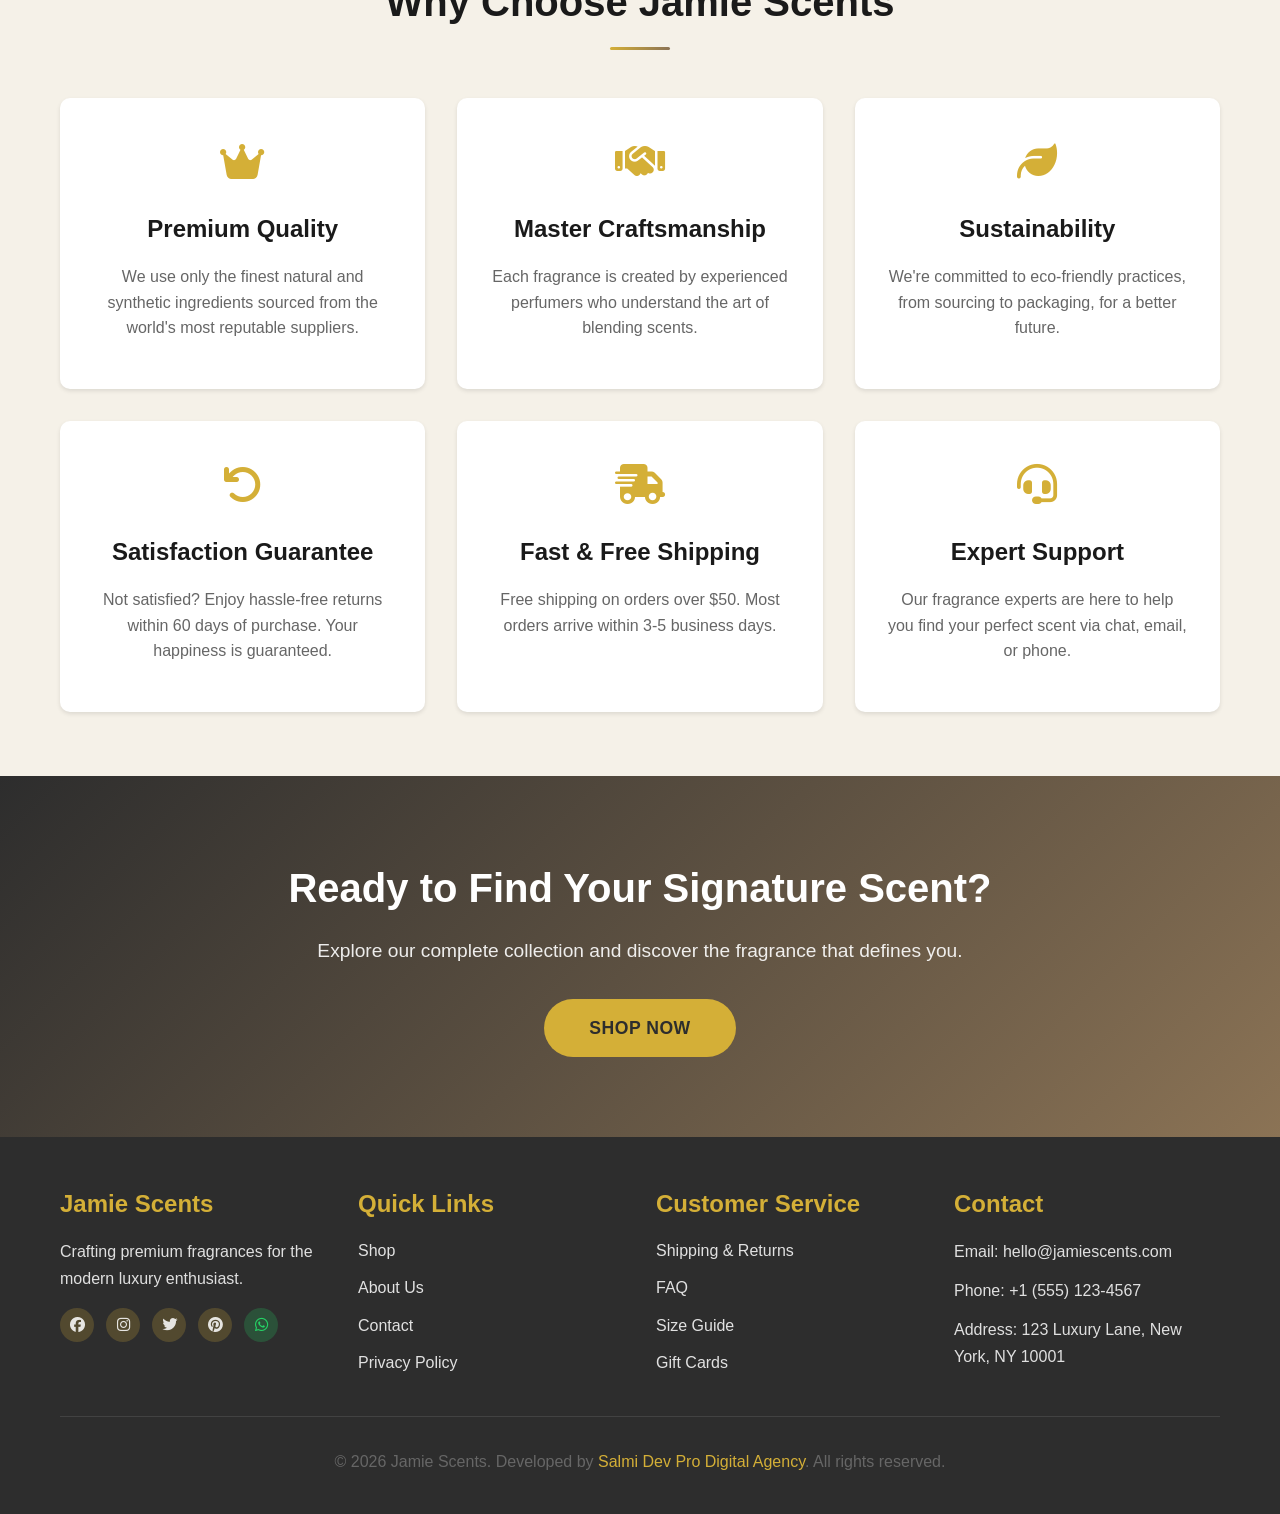
==== commit 570eaddc: "many changes made" ====
--- a/about.html
+++ b/about.html
@@ -26,6 +26,10 @@
                 <li><a href="about.html" class="nav-link active">About</a></li>
                 <li><a href="contact.html" class="nav-link">Contact</a></li>
             </ul>
+            <a href="shop.html" class="cart-link" aria-label="View cart">
+                <i class="fas fa-shopping-cart"></i>
+                <span class="cart-count">0</span>
+            </a>
         </div>
     </nav>
 
@@ -194,54 +198,6 @@
         </div>
     </section>
 
-    <!-- Timeline -->
-    <section class="timeline-section">
-        <div class="container">
-            <h2 class="section-title">Our Journey</h2>
-            <div class="timeline">
-                <div class="timeline-item">
-                    <div class="timeline-marker">Mar 2026</div>
-                    <div class="timeline-content">
-                        <h3>Founded</h3>
-                        <p>Jamie Scents is established with a vision to create luxury fragrances for everyone.</p>
-                    </div>
-                </div>
-
-                <div class="timeline-item">
-                    <div class="timeline-marker">2017</div>
-                    <div class="timeline-content">
-                        <h3>Launch Collections</h3>
-                        <p>Released our first signature collections, gaining recognition from fragrance enthusiasts.</p>
-                    </div>
-                </div>
-
-                <div class="timeline-item">
-                    <div class="timeline-marker">2019</div>
-                    <div class="timeline-content">
-                        <h3>International Expansion</h3>
-                        <p>Expanded to 15 countries across Europe and Asia with growing customer base.</p>
-                    </div>
-                </div>
-
-                <div class="timeline-item">
-                    <div class="timeline-marker">2022</div>
-                    <div class="timeline-content">
-                        <h3>Sustainability Initiative</h3>
-                        <p>Launched eco-friendly packaging and committed to carbon-neutral shipping.</p>
-                    </div>
-                </div>
-
-                <div class="timeline-item">
-                    <div class="timeline-marker">2024</div>
-                    <div class="timeline-content">
-                        <h3>Present Day</h3>
-                        <p>Serving thousands of customers worldwide with our premium fragrance collection.</p>
-                    </div>
-                </div>
-            </div>
-        </div>
-    </section>
-
     <!-- Call to Action -->
     <section class="cta-section">
         <div class="container">
@@ -263,6 +219,7 @@
                         <a href="#" class="social-link"><i class="fab fa-instagram"></i></a>
                         <a href="#" class="social-link"><i class="fab fa-twitter"></i></a>
                         <a href="#" class="social-link"><i class="fab fa-pinterest"></i></a>
+                        <a href="https://wa.me/256742003062?text=Hello%20Jamie%20Scents" class="social-link whatsapp" target="_blank" rel="noopener"><i class="fab fa-whatsapp"></i></a>
                     </div>
                 </div>
 
@@ -295,7 +252,7 @@
             </div>
 
             <div class="footer-bottom">
-                <p>&copy; 2024 Jamie Scents. All rights reserved.</p>
+                <p>&copy; <span id="currentYear"></span> Jamie Scents. Developed by <a href="https://www.salmidevpro.com.ng" class="footer-credit-link" target="_blank" rel="noopener">Salmi Dev Pro Digital Agency</a>. All rights reserved.</p>
             </div>
         </div>
     </footer>
--- a/css/styles.css
+++ b/css/styles.css
@@ -156,6 +156,212 @@
     padding: 1.5rem 20px;
 }
 
+.navbar-container {
+    position: relative;
+}
+
+.cart-link {
+    display: inline-flex;
+    align-items: center;
+    justify-content: center;
+    width: 44px;
+    height: 44px;
+    border-radius: 50%;
+    background: rgba(212, 175, 55, 0.12);
+    color: var(--primary-color);
+    transition: var(--transition);
+    margin-left: 1rem;
+    position: relative;
+    z-index: 10;
+}
+
+.cart-link:hover {
+    background: var(--primary-color);
+    color: var(--white);
+    transform: scale(1.05);
+}
+
+.cart-count {
+    position: absolute;
+    top: -8px;
+    right: -8px;
+    min-width: 18px;
+    height: 18px;
+    border-radius: 50%;
+    background: #25d366;
+    color: #fff;
+    font-size: 0.7rem;
+    font-weight: 700;
+    display: flex;
+    align-items: center;
+    justify-content: center;
+    padding: 0 4px;
+}
+
+.product-actions {
+    display: flex;
+    gap: 0.75rem;
+    flex-wrap: wrap;
+    margin-top: 1rem;
+}
+
+.cart-overlay,
+.cart-drawer {
+    position: fixed;
+    top: 0;
+    right: 0;
+    height: 100%;
+    z-index: 10001;
+    transition: all 0.3s ease;
+}
+
+.cart-overlay {
+    left: 0;
+    width: 100%;
+    background: rgba(0, 0, 0, 0.5);
+    opacity: 0;
+    visibility: hidden;
+}
+
+.cart-overlay.open {
+    opacity: 1;
+    visibility: visible;
+}
+
+.cart-drawer {
+    width: min(420px, 100%);
+    background: var(--white);
+    box-shadow: -12px 0 40px rgba(0, 0, 0, 0.16);
+    transform: translateX(100%);
+    padding: 2rem;
+    display: flex;
+    flex-direction: column;
+    gap: 1.5rem;
+    overflow-y: auto;
+}
+
+.cart-drawer.open {
+    transform: translateX(0);
+}
+
+.cart-header {
+    display: flex;
+    justify-content: space-between;
+    align-items: center;
+    gap: 1rem;
+}
+
+.cart-header h3 {
+    margin: 0;
+    font-size: 1.5rem;
+}
+
+.cart-close {
+    background: none;
+    border: none;
+    font-size: 2rem;
+    color: var(--text-dark);
+    cursor: pointer;
+    line-height: 1;
+}
+
+.cart-items {
+    display: flex;
+    flex-direction: column;
+    gap: 1rem;
+}
+
+.cart-empty {
+    color: var(--text-light);
+    padding: 1.5rem 0;
+}
+
+.cart-item {
+    background: var(--light-bg);
+    border-radius: 12px;
+    padding: 1rem;
+    display: grid;
+    gap: 0.75rem;
+}
+
+.cart-item-info {
+    display: flex;
+    justify-content: space-between;
+    align-items: flex-start;
+    gap: 1rem;
+}
+
+.cart-item-info h4 {
+    margin: 0 0 0.25rem;
+    font-size: 1rem;
+}
+
+.cart-item-info p {
+    margin: 0;
+    color: var(--text-light);
+}
+
+.cart-remove {
+    background: none;
+    border: none;
+    color: var(--primary-color);
+    font-weight: 600;
+    cursor: pointer;
+}
+
+.cart-item-meta {
+    display: flex;
+    justify-content: space-between;
+    align-items: center;
+    gap: 1rem;
+}
+
+.quantity-group {
+    display: inline-flex;
+    align-items: center;
+    gap: 0.5rem;
+    border: 1px solid var(--border-color);
+    border-radius: 12px;
+    overflow: hidden;
+}
+
+.quantity-group span {
+    min-width: 32px;
+    text-align: center;
+    display: inline-block;
+}
+
+.cart-item-total {
+    font-weight: 700;
+    color: var(--text-dark);
+}
+
+.cart-summary {
+    margin-top: auto;
+    display: flex;
+    flex-direction: column;
+    gap: 1rem;
+}
+
+.cart-summary-info p {
+    margin: 0;
+    font-size: 0.95rem;
+}
+
+.cart-summary-info p:first-child {
+    font-weight: 600;
+}
+
+@media (max-width: 768px) {
+    .cart-drawer {
+        width: 100%;
+    }
+
+    .cart-link {
+        right: 12px;
+    }
+}
+
 .logo h1 {
     font-size: 1.8rem;
     margin: 0;
@@ -1053,6 +1259,15 @@
     margin-bottom: 1rem;
 }
 
+.whatsapp-card {
+    border: 1px solid rgba(37, 211, 102, 0.2);
+    background: rgba(37, 211, 102, 0.08);
+}
+
+.whatsapp-icon {
+    color: #25d366;
+}
+
 .info-card h3 {
     margin-bottom: 0.5rem;
 }
@@ -1295,36 +1510,44 @@
 .footer {
     background-color: var(--secondary-color);
     color: var(--white);
-    padding: 3rem 0 1rem;
+    padding: 3rem 0 1.5rem;
 }
 
 .footer-content {
     display: grid;
-    grid-template-columns: repeat(auto-fit, minmax(250px, 1fr));
+    grid-template-columns: repeat(auto-fit, minmax(240px, 1fr));
     gap: 2rem;
-    margin-bottom: 2rem;
+    margin-bottom: 1.75rem;
+    align-items: start;
+}
+
+.footer-section {
+    min-width: 0;
 }
 
 .footer-section h3 {
     color: var(--primary-color);
-    margin-bottom: 1rem;
+    margin-bottom: 0.9rem;
 }
 
 .footer-section p {
-    color: rgba(255, 255, 255, 0.8);
-    margin-bottom: 0.5rem;
+    color: rgba(255, 255, 255, 0.85);
+    margin-bottom: 0.75rem;
+    line-height: 1.7;
 }
 
 .footer-section ul {
     list-style: none;
+    margin: 0;
+    padding: 0;
 }
 
 .footer-section ul li {
-    margin-bottom: 0.8rem;
+    margin-bottom: 0.75rem;
 }
 
 .footer-section a {
-    color: rgba(255, 255, 255, 0.8);
+    color: rgba(255, 255, 255, 0.86);
     transition: var(--transition);
 }
 
@@ -1334,7 +1557,7 @@
 
 .social-links {
     display: flex;
-    gap: 1rem;
+    gap: 0.75rem;
     margin-top: 1rem;
 }
 
@@ -1342,12 +1565,23 @@
     display: inline-flex;
     align-items: center;
     justify-content: center;
-    width: 40px;
-    height: 40px;
-    background: rgba(212, 175, 55, 0.2);
+    width: 34px;
+    height: 34px;
+    background: rgba(212, 175, 55, 0.22);
     border-radius: 50%;
     color: var(--primary-color);
     transition: var(--transition);
+    font-size: 0.95rem;
+}
+
+.social-link.whatsapp {
+    background: rgba(37, 211, 102, 0.22);
+    color: #25d366;
+}
+
+.social-link.whatsapp:hover {
+    background: #25d366;
+    color: #fff;
 }
 
 .social-link:hover {
@@ -1358,6 +1592,16 @@
 
 .footer-bottom {
     text-align: center;
+
+.footer-bottom a.footer-credit-link {
+    color: rgba(255, 255, 255, 0.8);
+    text-decoration: underline;
+    transition: var(--transition);
+}
+
+.footer-bottom a.footer-credit-link:hover {
+    color: var(--primary-color);
+}
     padding-top: 2rem;
     border-top: 1px solid rgba(255, 255, 255, 0.1);
     color: rgba(255, 255, 255, 0.7);
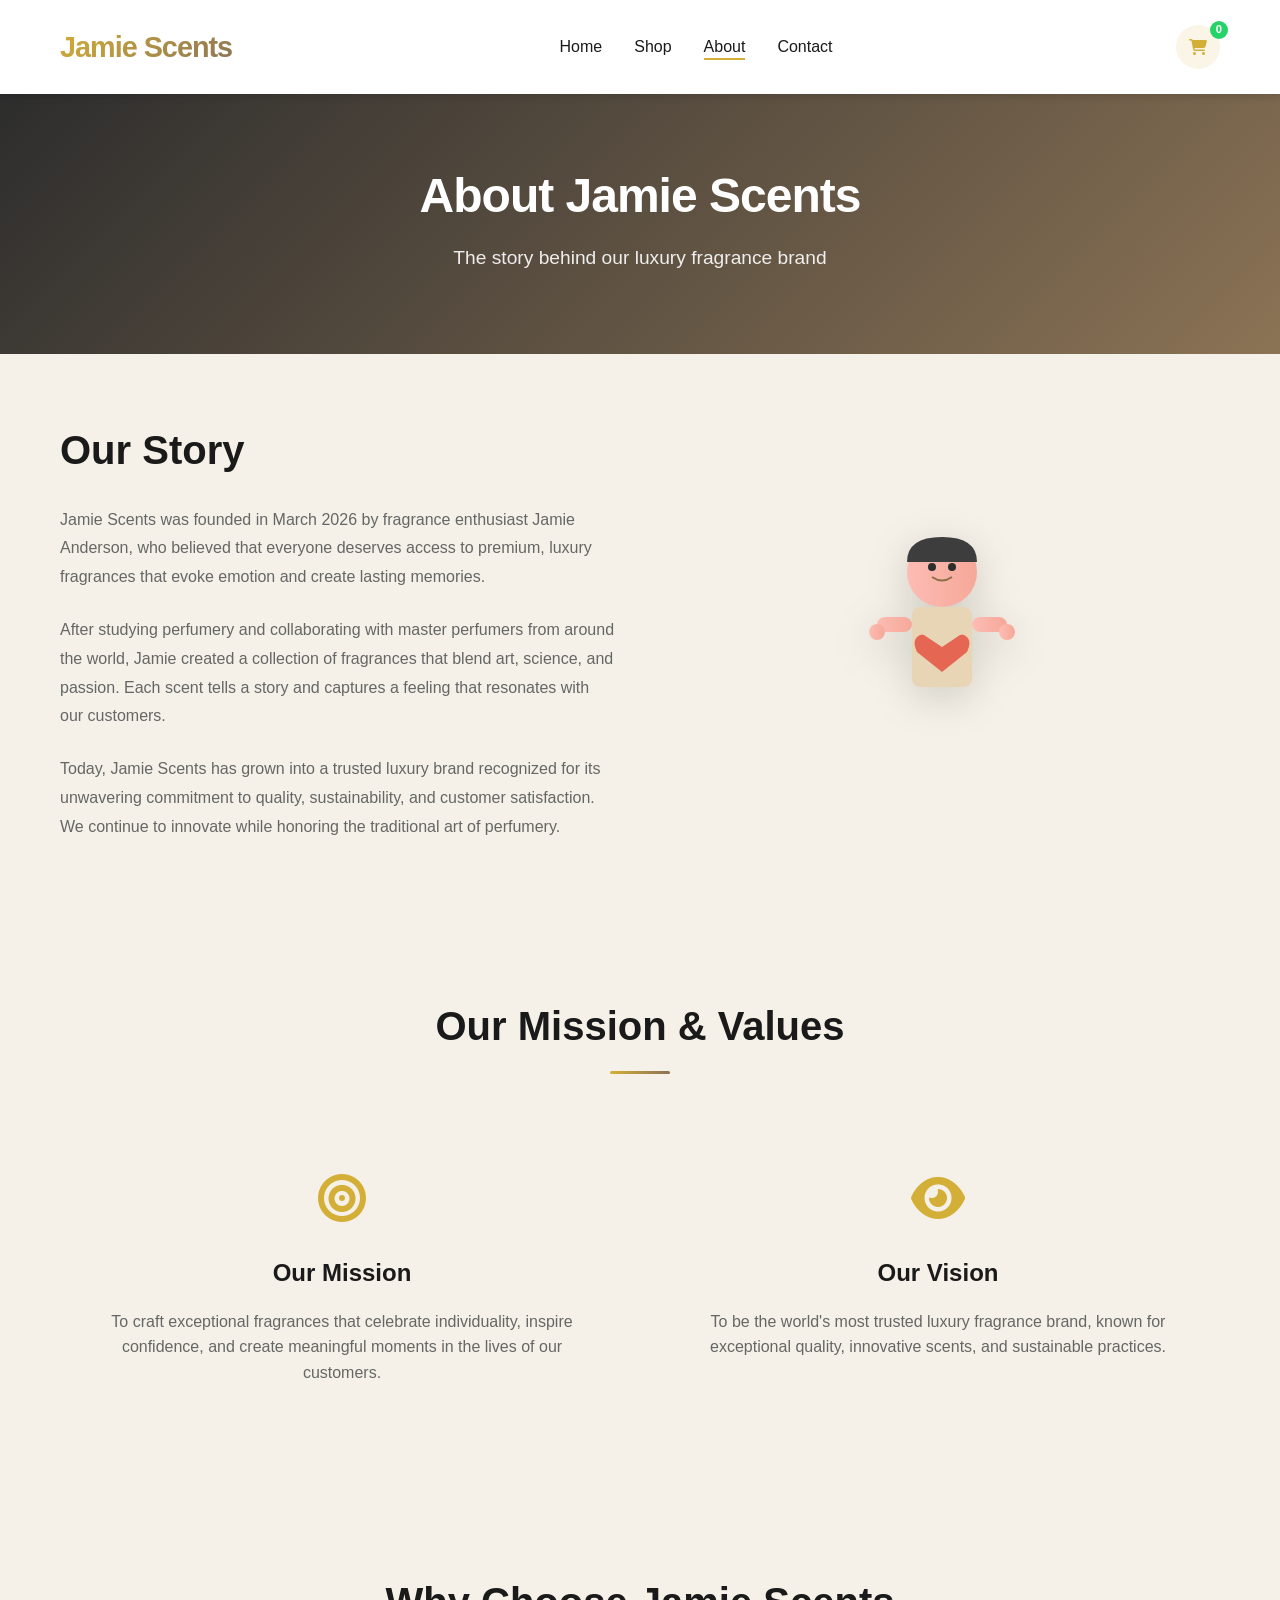
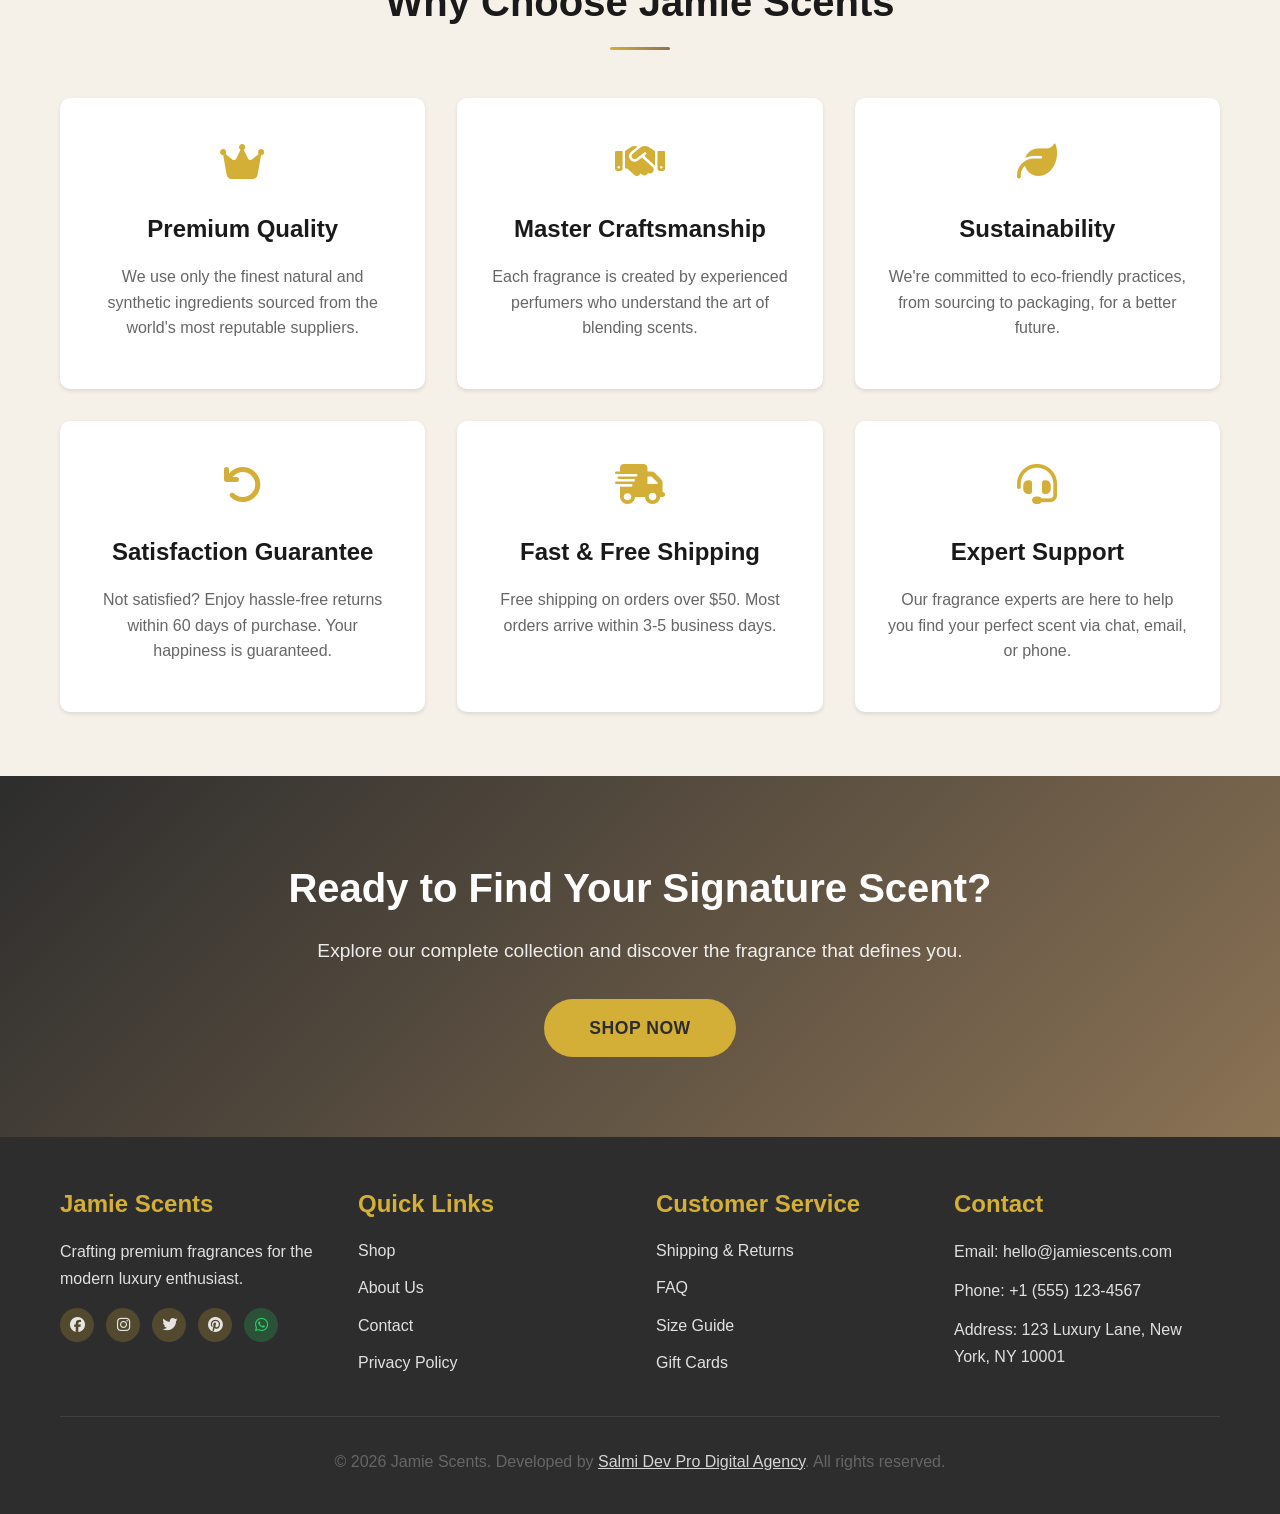
==== commit 77016b05: "changes made with the nav" ====
--- a/about.html
+++ b/about.html
@@ -246,7 +246,7 @@
                 <div class="footer-section">
                     <h3>Contact</h3>
                     <p>Email: hello@jamiescents.com</p>
-                    <p>Phone: +1 (555) 123-4567</p>
+                    <p>Phone: <a href="tel:+15551234567">+1 (555) 123-4567</a></p>
                     <p>Address: 123 Luxury Lane, New York, NY 10001</p>
                 </div>
             </div>
--- a/css/styles.css
+++ b/css/styles.css
@@ -183,7 +183,7 @@
 
 .cart-count {
     position: absolute;
-    top: -8px;
+    top: -4px;
     right: -8px;
     min-width: 18px;
     height: 18px;
@@ -1590,8 +1590,12 @@
     transform: translateY(-3px);
 }
 
-.footer-bottom {
+ .footer-bottom {
     text-align: center;
+    padding-top: 2rem;
+    border-top: 1px solid rgba(255, 255, 255, 0.1);
+    color: rgba(255, 255, 255, 0.7);
+}
 
 .footer-bottom a.footer-credit-link {
     color: rgba(255, 255, 255, 0.8);
@@ -1602,10 +1606,6 @@
 .footer-bottom a.footer-credit-link:hover {
     color: var(--primary-color);
 }
-    padding-top: 2rem;
-    border-top: 1px solid rgba(255, 255, 255, 0.1);
-    color: rgba(255, 255, 255, 0.7);
-}
 
 /* ============================================
    RESPONSIVE DESIGN
@@ -1622,6 +1622,11 @@
 
     .hamburger {
         display: flex;
+    }
+
+    /* Hide header cart on small screens; show inside menu when opened */
+    .cart-link {
+        display: none;
     }
 
     .nav-menu {
@@ -1637,6 +1642,7 @@
         gap: 0;
         box-shadow: var(--shadow-md);
         list-style: none;
+        z-index: 1002;
     }
 
     .nav-menu.active {
